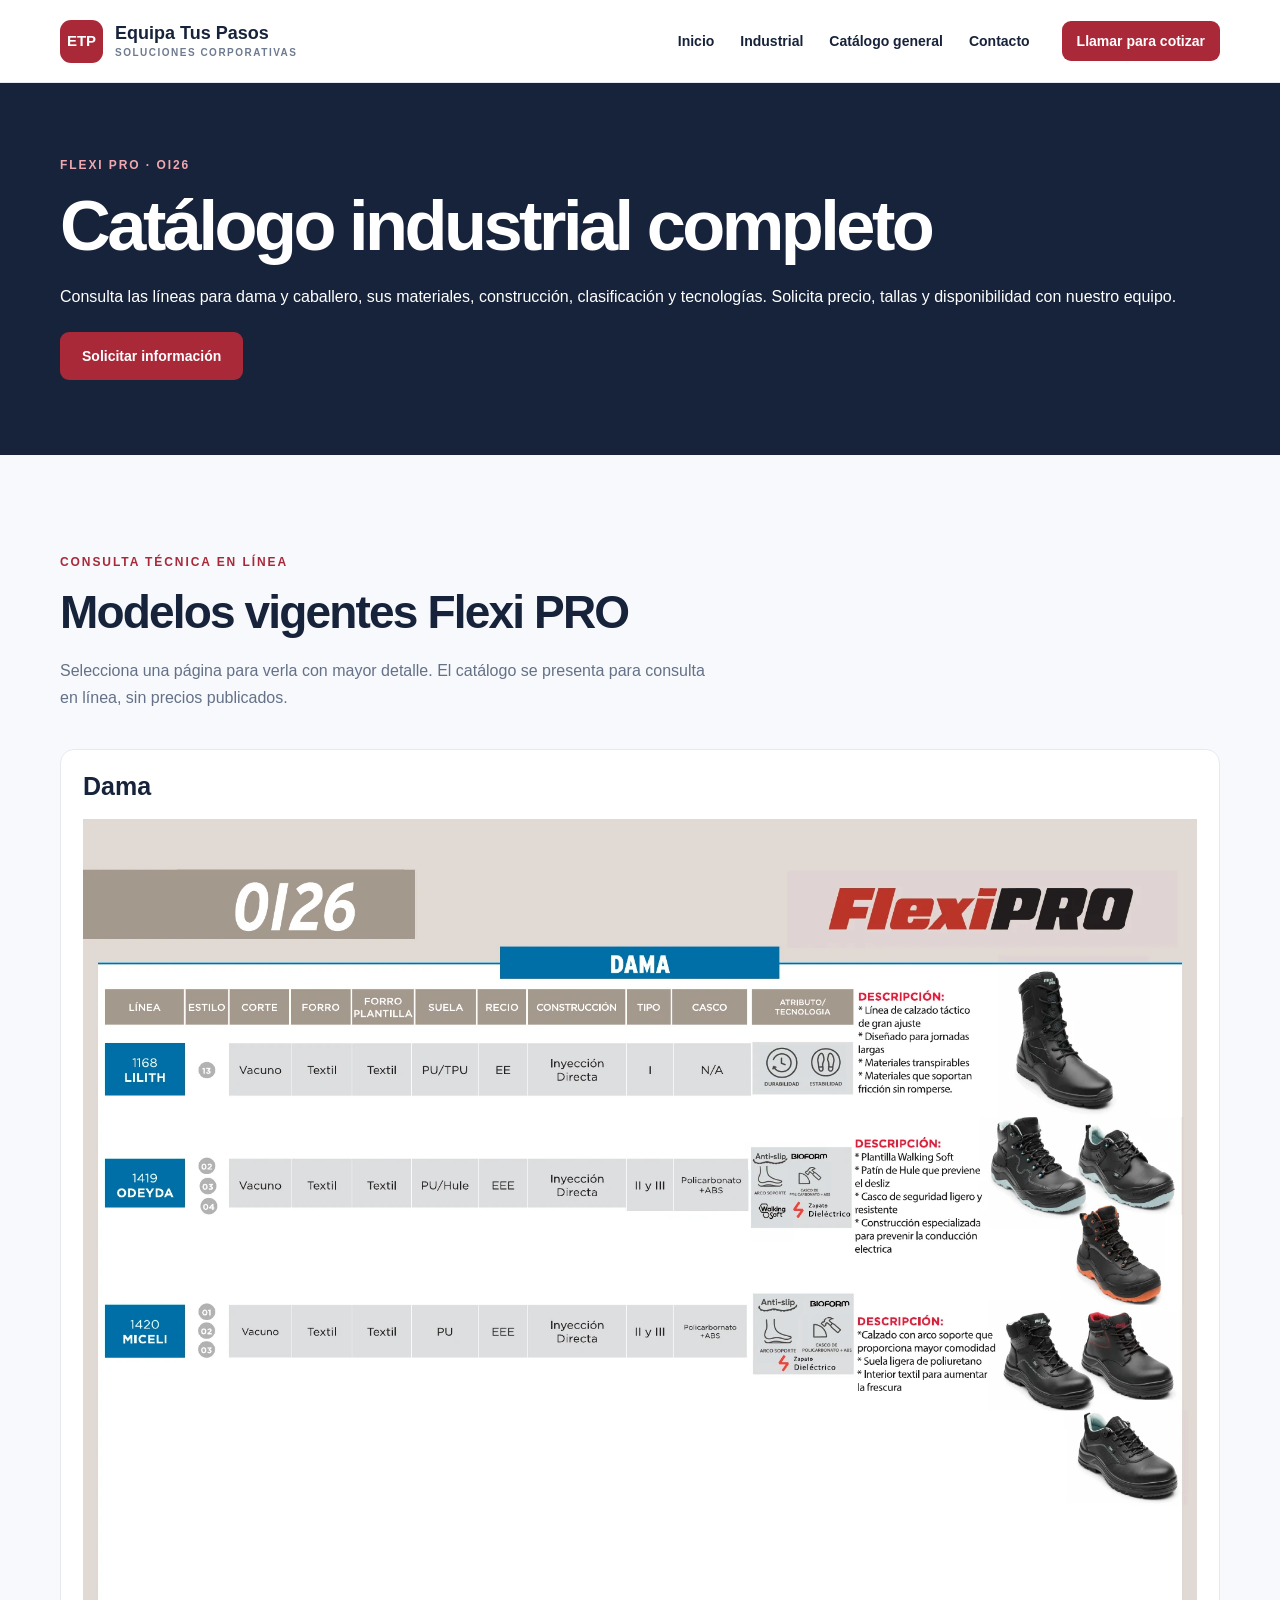
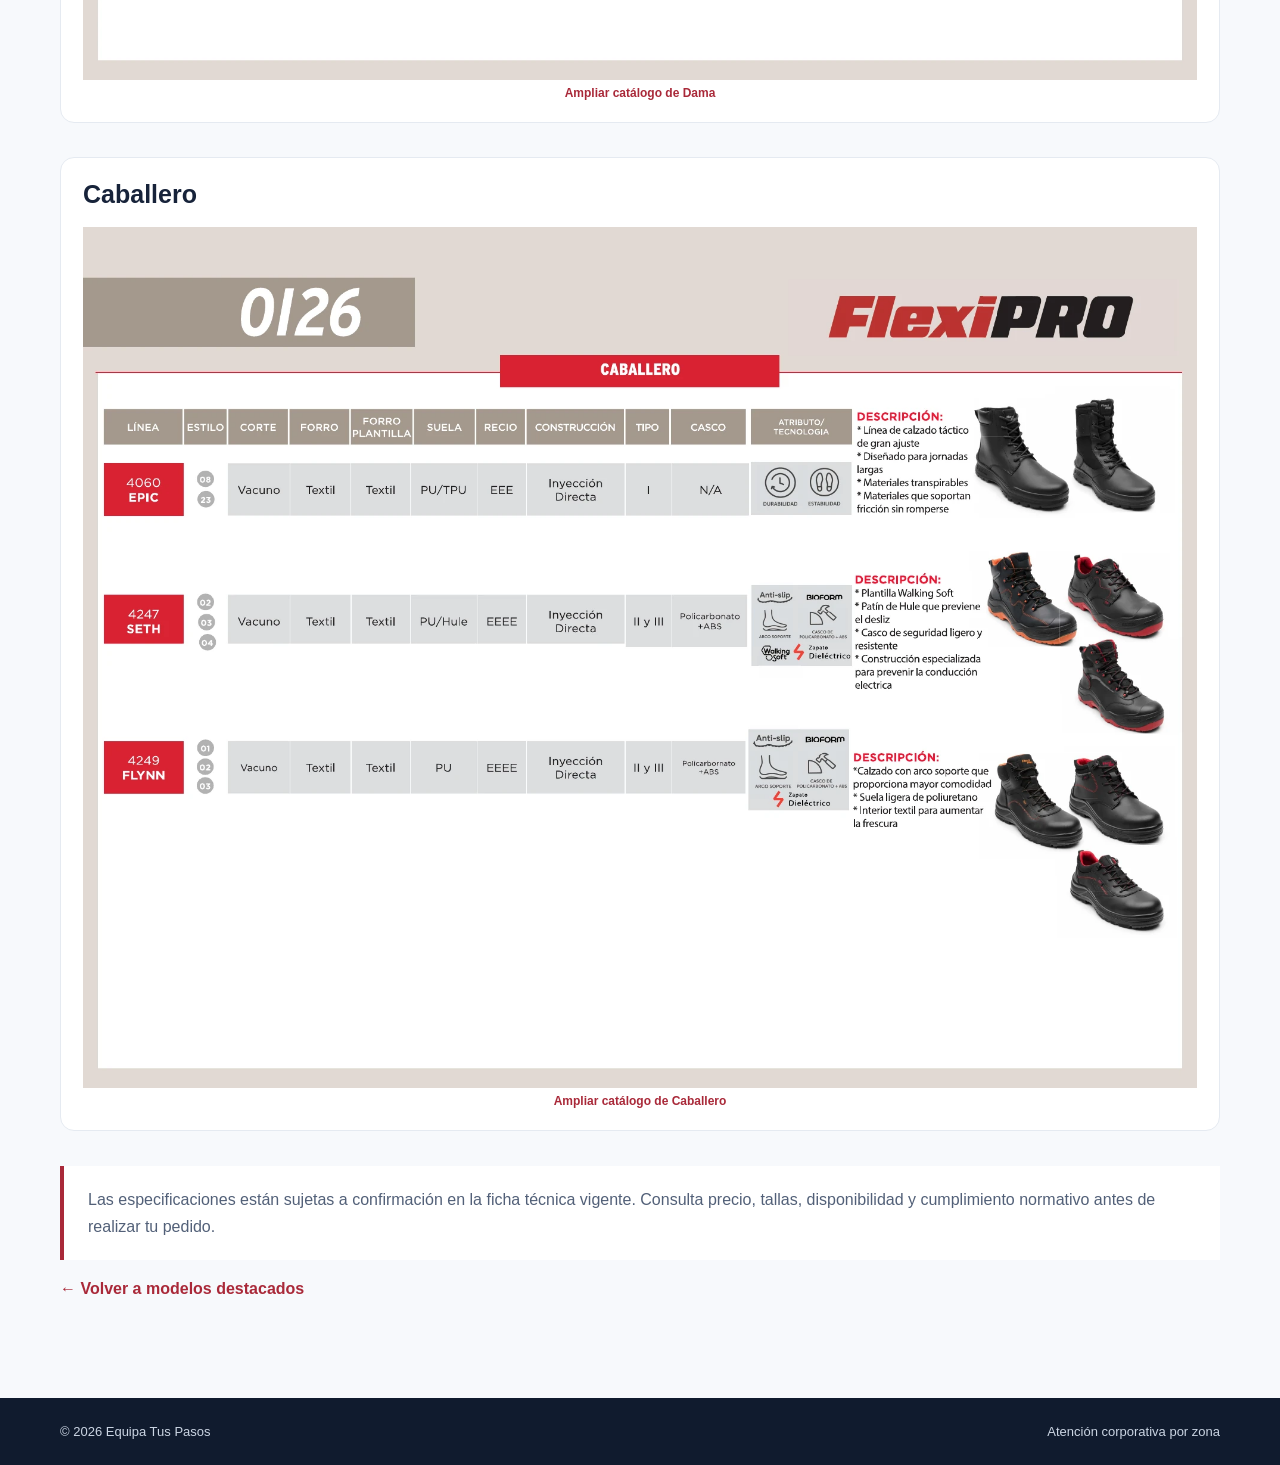
==== catalogo-industrial.html @ 8e2b3d13 "Agrega catálogo industrial y cobertura regional Publica el catálogo técnico Flexi PRO, agrega las ci" ====
<!doctype html>
<html lang="es-MX"><head><meta charset="utf-8"><meta name="viewport" content="width=device-width, initial-scale=1"><title>Catálogo industrial Flexi PRO para empresas | Equipa Tus Pasos</title><meta name="description" content="Consulta el catálogo industrial Flexi PRO para dama y caballero, con materiales, tecnologías y características técnicas para compras corporativas."><meta name="robots" content="index,follow"><link rel="canonical" href="https://laejmestradacabrera-tech.github.io/equipa-tus-pasos-web/catalogo-industrial.html"><link rel="stylesheet" href="styles.css"></head><body>
<a class="skip" href="#contenido">Ir al contenido</a><header class="site-header"><div class="wrap nav"><a class="brand" href="index.html"><span class="brand-mark">ETP</span><span>Equipa <strong>Tus Pasos</strong><small>Soluciones corporativas</small></span></a><nav aria-label="Navegación principal"><a href="index.html">Inicio</a><a href="industrial.html">Industrial</a><a href="catalogo.html">Catálogo general</a><a href="index.html#contacto">Contacto</a></nav><a class="button button-small" href="tel:+523336867935">Llamar para cotizar</a></div></header>
<main id="contenido"><section class="subhero"><div class="wrap"><p class="eyebrow">Flexi PRO · OI26</p><h1>Catálogo industrial completo</h1><p>Consulta las líneas para dama y caballero, sus materiales, construcción, clasificación y tecnologías. Solicita precio, tallas y disponibilidad con nuestro equipo.</p><a class="button" href="index.html#contacto">Solicitar información</a></div></section>
<section class="section wrap industrial-catalog"><p class="eyebrow dark">Consulta técnica en línea</p><h2>Modelos vigentes Flexi PRO</h2><p class="section-intro">Selecciona una página para verla con mayor detalle. El catálogo se presenta para consulta en línea, sin precios publicados.</p><div class="industrial-catalog-grid">
<article class="product industrial-sheet"><h3>Dama</h3><button class="product-image-button" type="button" data-enlarge aria-label="Ampliar catálogo industrial para dama"><img src="catalogo-industrial-dama.webp" alt="Catálogo técnico Flexi PRO de calzado industrial para dama" loading="eager"><span>Ampliar catálogo de Dama</span></button></article>
<article class="product industrial-sheet"><h3>Caballero</h3><button class="product-image-button" type="button" data-enlarge aria-label="Ampliar catálogo industrial para caballero"><img src="catalogo-industrial-caballero.webp" alt="Catálogo técnico Flexi PRO de calzado industrial para caballero" loading="lazy"><span>Ampliar catálogo de Caballero</span></button></article>
</div><div class="notice">Las especificaciones están sujetas a confirmación en la ficha técnica vigente. Consulta precio, tallas, disponibilidad y cumplimiento normativo antes de realizar tu pedido.</div><a class="back-link" href="industrial.html">← Volver a modelos destacados</a></section></main>
<dialog id="product-lightbox" class="product-lightbox industrial-lightbox" aria-label="Catálogo industrial ampliado"><button class="lightbox-close" type="button" aria-label="Cerrar catálogo ampliado">×</button><img alt=""><p></p></dialog><footer><div class="wrap footer-inner"><span>© <span id="year">2026</span> Equipa Tus Pasos</span><span>Atención corporativa por zona</span></div></footer><script src="site.js" defer></script></body></html>
---- styles.css ----
:root{font-family:Arial,Helvetica,sans-serif;color:#17233a;background:#f7f9fc;font-synthesis:none}*{box-sizing:border-box}html{scroll-behavior:smooth}body{margin:0}a{color:inherit}img{max-width:100%;display:block}.wrap{width:min(1160px,calc(100% - 40px));margin:auto}.skip{position:absolute;left:-9999px}.skip:focus{left:12px;top:12px;z-index:20;background:#fff;padding:12px}.site-header{background:#fff;border-bottom:1px solid #e6eaf0;position:sticky;top:0;z-index:10}.nav{display:flex;align-items:center;gap:32px;min-height:82px}.brand{display:flex;align-items:center;gap:12px;text-decoration:none;font-size:18px;font-weight:700;line-height:1.05;white-space:nowrap}.brand small{display:block;color:#6e7a8f;font-size:10px;text-transform:uppercase;letter-spacing:.15em;margin-top:5px}.brand-mark{display:grid;place-items:center;width:43px;height:43px;border-radius:11px;background:#a92939;color:#fff;font-size:15px}.nav nav{display:flex;gap:26px;margin-left:auto}.nav nav a{text-decoration:none;font-size:14px;font-weight:700}.nav nav a:hover,.text-link:hover{color:#a92939}.button{display:inline-flex;align-items:center;justify-content:center;padding:15px 22px;border-radius:9px;background:#a92939;color:#fff;text-decoration:none;font-weight:800;font-size:14px;min-height:48px}.button:hover{background:#8f1e2d}.button-small{min-height:40px;padding:11px 15px;white-space:nowrap}.button-ghost{background:transparent;border:1px solid #8c9bb4}.button-ghost:hover{background:#344059}.hero{background:linear-gradient(135deg,#17233a,#263852);color:#fff;padding:100px 0 110px}.hero-grid{display:grid;grid-template-columns:1.2fr .8fr;gap:70px;align-items:center}.eyebrow{color:#f1a7af;letter-spacing:.16em;text-transform:uppercase;font-size:12px;font-weight:900;margin:0 0 17px}.eyebrow.dark{color:#a92939}h1,h2,h3,p{margin-top:0}h1{font-size:clamp(42px,5.5vw,73px);letter-spacing:-.05em;line-height:1.06;margin-bottom:24px}h1 em{color:#f0a9b2;font-style:normal}h2{font-size:clamp(31px,4vw,46px);letter-spacing:-.04em;line-height:1.15;margin-bottom:18px}.lead{font-size:19px;line-height:1.7;color:#d2dae7;max-width:660px}.actions{display:flex;flex-wrap:wrap;gap:12px;margin-top:30px}.hero-note{color:#b6c1d3;font-size:13px;margin:28px 0 0}.hero-panel{background:#fff;color:#17233a;padding:25px;border-radius:17px;box-shadow:0 25px 55px #0002}.hero-panel-heading{text-transform:uppercase;color:#76839a;letter-spacing:.13em;font-size:12px;font-weight:800;padding:5px 4px 15px}.hero-panel a{display:flex;align-items:center;gap:16px;text-decoration:none;padding:22px 5px;border-top:1px solid #e8ecf1}.hero-panel a>span:nth-child(2){flex:1}.hero-panel strong,.hero-panel small{display:block}.hero-panel small{color:#738096;margin-top:6px}.panel-icon{display:grid;place-items:center;border-radius:12px;background:#f8e8eb;color:#a92939;font-weight:900;width:46px;height:46px}.section{padding:100px 0}.section-intro{color:#647187;line-height:1.7;max-width:660px;margin-bottom:38px}.cards{display:grid;grid-template-columns:1fr 1fr;gap:28px}.card{background:#fff;border:1px solid #e5eaf1;border-radius:17px;overflow:hidden;box-shadow:0 14px 30px #1c2d440a}.card-visual{height:260px;position:relative;overflow:hidden}.card-visual img{height:100%;width:100%;object-fit:contain;padding:18px}.industrial-visual{background:#edf1f5}.industrial-visual>span{position:absolute;top:18px;left:18px;background:#fff;padding:8px 12px;border-radius:6px;color:#a92939;text-transform:uppercase;letter-spacing:.1em;font-size:11px;font-weight:900}.clinical-visual{background:linear-gradient(130deg,#d8eef1,#afcfd9)}.clinical-art{height:100%;display:flex;flex-direction:column;justify-content:center;padding:45px}.clinical-art span{color:#3e7d91;letter-spacing:.2em;font-size:12px;font-weight:900}.clinical-art strong{font-size:35px;line-height:1.15;max-width:320px;margin-top:18px}.card-body{padding:30px}.card-body h3{font-size:24px}.card-body p{line-height:1.7;color:#657187;min-height:82px}.text-link{color:#a92939;font-weight:900;text-decoration:none}.process{background:#eef2f7}.steps{display:grid;grid-template-columns:repeat(3,1fr);gap:30px;margin-top:42px}.steps>div{background:#fff;border-radius:13px;padding:30px}.steps span{color:#a92939;font-size:13px;font-weight:900}.steps h3{font-size:20px;margin:20px 0 10px}.steps p{color:#657187;line-height:1.65;margin-bottom:0}.contact{background:#17233a;color:#fff}.contact-grid{display:grid;grid-template-columns:1fr .7fr;gap:60px;align-items:center}.contact p{color:#c8d2e1;line-height:1.7}.contact-card{background:#fff;color:#17233a;border-radius:16px;padding:30px}.contact-card p{color:#67748a;font-size:13px;margin-bottom:7px}.contact-number{display:block;font-size:31px;font-weight:900;text-decoration:none;margin-bottom:20px}.contact-card .button{width:100%;margin-bottom:28px}.contact-secondary{font-size:20px;font-weight:800;text-decoration:none}footer{background:#101b2e;color:#cbd5e3}.footer-inner{display:flex;justify-content:space-between;gap:20px;padding:26px 0;font-size:13px}.subhero{background:#17233a;color:#fff;padding:75px 0}.subhero p:last-child{color:#d2dae7;line-height:1.7;font-size:18px;max-width:760px}.product-grid{display:grid;grid-template-columns:repeat(4,1fr);gap:18px;margin:35px 0}.product{border:1px solid #e5eaf1;border-radius:14px;background:#fff;padding:20px}.product img{width:100%;height:185px;object-fit:contain}.product h3{margin:15px 0 6px;font-size:18px}.product p{color:#657187;font-size:14px;line-height:1.5}.notice{border-left:4px solid #a92939;background:#fff;padding:20px 24px;line-height:1.7;color:#526078}.back-link{display:inline-block;margin-top:20px;color:#a92939;font-weight:800;text-decoration:none}@media(max-width:850px){.nav{flex-wrap:wrap;padding:15px 0;gap:15px}.nav nav{order:3;width:100%;margin:0;justify-content:space-between}.hero-grid,.contact-grid{grid-template-columns:1fr;gap:40px}.hero{padding:65px 0}.steps,.product-grid{grid-template-columns:repeat(2,1fr)}}@media(max-width:600px){.wrap{width:min(100% - 30px,1160px)}.nav>.button{display:none}.nav nav{gap:8px}.nav nav a{font-size:12px}.section{padding:65px 0}.cards,.steps,.product-grid{grid-template-columns:1fr}.card-body p{min-height:0}.hero-panel{padding:18px}.footer-inner{flex-direction:column}.contact-number{font-size:27px}}
.contact-card h3{font-size:22px;margin-bottom:18px}.contact-card form{display:grid;gap:8px}.contact-card label{font-size:13px;font-weight:800;margin-top:8px}.contact-card input,.contact-card select,.contact-card textarea{width:100%;border:1px solid #ccd5e2;border-radius:8px;padding:12px;font:inherit;color:#17233a;background:#fff}.contact-card input:focus,.contact-card select:focus,.contact-card textarea:focus{outline:2px solid #a92939;outline-offset:1px}.contact-card form button{border:0;cursor:pointer;margin-top:10px}.form-note{display:block;color:#657187;line-height:1.5}.contact-divider{height:1px;background:#e5eaf1;margin:26px 0}
.form-trap{position:absolute!important;left:-9999px!important;width:1px!important;height:1px!important;overflow:hidden!important}.form-status{min-height:24px;margin:4px 0 0!important;font-size:14px!important;font-weight:800}.form-status.success{color:#267447!important}.form-status.error{color:#a92939!important}.contact-card form button:disabled{opacity:.65;cursor:wait}
.discount-grid{display:grid;grid-template-columns:repeat(4,1fr);gap:14px}.discount-grid>div{background:#fff;border:1px solid #e5eaf1;border-top:4px solid #a92939;border-radius:12px;padding:24px;text-align:center;box-shadow:0 8px 24px #1c2d4409}.discount-grid strong,.discount-grid span{display:block}.discount-grid strong{font-size:18px;margin-bottom:8px}.discount-grid span{color:#a92939;font-size:21px;font-weight:900}.discount-note{color:#657187;font-size:13px;line-height:1.6;margin:18px 0 0}@media(max-width:850px){.discount-grid{grid-template-columns:repeat(2,1fr)}}@media(max-width:600px){.discount-grid{grid-template-columns:1fr 1fr}.discount-grid>div{padding:16px}.discount-grid strong{font-size:15px}.discount-grid span{font-size:17px}}
.agreements{background:linear-gradient(135deg,#17233a,#2d405d);color:#fff}.agreements-grid{display:grid;grid-template-columns:1fr 1fr;gap:70px;align-items:center}.agreements h2{max-width:620px}.agreements p{color:#d2dae7;line-height:1.7;font-size:17px}.agreements .button{margin-top:12px}.agreement-benefits{display:grid;gap:14px}.agreement-benefits>div{background:#fff;color:#17233a;border-radius:13px;padding:24px;border-left:4px solid #a92939}.agreement-benefits strong,.agreement-benefits span{display:block}.agreement-benefits strong{font-size:18px;margin-bottom:8px}.agreement-benefits span{color:#657187;line-height:1.55}@media(max-width:850px){.agreements-grid{grid-template-columns:1fr;gap:38px}}@media(max-width:600px){.agreement-benefits>div{padding:20px}.agreements p{font-size:16px}}
.coverage{background:#fff}.coverage-list{display:flex;flex-wrap:wrap;gap:12px;margin:28px 0}.coverage-list span{background:#f8e8eb;color:#8f1e2d;border:1px solid #e8c5cb;border-radius:999px;padding:12px 18px;font-weight:900}.coverage-note{max-width:850px;color:#526078;line-height:1.7}.industrial-catalog-grid{display:grid;grid-template-columns:1fr;gap:34px;margin:35px 0}.industrial-sheet{padding:22px}.industrial-sheet h3{font-size:25px;margin:0 0 18px}.industrial-sheet .product-image-button img{height:auto;aspect-ratio:1870/1445;object-fit:contain;background:#eee9e4}.industrial-lightbox{max-width:min(98vw,1500px);width:min(98vw,1500px)}.industrial-lightbox img{max-height:calc(94vh - 100px)}@media(max-width:600px){.coverage-list{gap:8px}.coverage-list span{padding:10px 13px;font-size:13px}.industrial-sheet{padding:12px}}
.product-image-button{display:block;width:100%;border:0;background:transparent;padding:0;cursor:zoom-in;color:#a92939;font:inherit;font-size:12px;font-weight:800}.product-image-button img{transition:transform .2s ease}.product-image-button:hover img{transform:scale(1.04)}.product-image-button:focus-visible{outline:3px solid #a92939;outline-offset:4px}.product-image-button span{display:block;margin-top:6px}.product .product-message{color:#17233a;font-weight:800;font-size:15px;line-height:1.45;margin:8px 0}.product-lightbox{border:0;border-radius:18px;padding:24px;background:#fff;box-shadow:0 25px 80px #0006;max-width:min(92vw,900px);max-height:92vh;text-align:center}.product-lightbox::backdrop{background:#101b2ed9}.product-lightbox img{display:block;max-width:100%;max-height:calc(92vh - 110px);width:auto;height:auto;object-fit:contain;margin:auto}.product-lightbox p{margin:12px 0 0;font-weight:800}.lightbox-close{position:absolute;right:10px;top:8px;border:0;background:#17233a;color:#fff;border-radius:50%;width:34px;height:34px;font-size:24px;line-height:1;cursor:pointer}.lightbox-close:focus-visible{outline:3px solid #a92939;outline-offset:3px}

.card-visual{height:auto;aspect-ratio:4/3;background:#edf1f5}.card-visual img{object-fit:contain;padding:0}.card-badge{position:absolute;top:18px;left:18px;background:#fff;padding:8px 12px;border-radius:6px;color:#a92939;text-transform:uppercase;letter-spacing:.1em;font-size:11px;font-weight:900}.product-image-button img{height:220px;object-fit:contain;background:#f3f5f8}.subhero .button{margin-top:10px}@media(max-width:1050px){.nav nav{gap:14px}.nav nav a{font-size:13px}}
@media(max-width:600px){.nav nav{justify-content:flex-start;flex-wrap:wrap;column-gap:14px;row-gap:10px}.nav nav a{font-size:12px}}
.catalog-toolbar{display:flex;align-items:end;justify-content:space-between;gap:30px;margin-bottom:24px}.catalog-toolbar h2{margin-bottom:0}.catalog-search{display:grid;gap:8px;color:#526078;font-size:13px;font-weight:800;width:min(100%,420px)}.catalog-search input{border:1px solid #bcc7d6;border-radius:10px;padding:14px 16px;font:inherit;background:#fff}.catalog-search input:focus{outline:3px solid #a9293940;border-color:#a92939}.catalog-grid{display:grid;grid-template-columns:repeat(3,1fr);gap:22px}.catalog-card{background:#fff;border:1px solid #e5eaf1;border-radius:15px;padding:16px;box-shadow:0 8px 24px #1c2d4409}.catalog-card h3{font-size:18px;margin:16px 0 8px}.catalog-models{color:#657187;font-size:13px;line-height:1.6;min-height:44px}.catalog-page-button{border:0;background:#eef2f7;border-radius:10px;padding:0;width:100%;cursor:zoom-in;overflow:hidden}.catalog-page-button img{width:100%;aspect-ratio:1.42/1;object-fit:contain;transition:transform .2s ease}.catalog-page-button:hover img{transform:scale(1.02)}.catalog-more{display:flex;margin:30px auto}.catalog-more[hidden]{display:none}.catalog-notice{margin-top:35px}.catalog-lightbox{width:min(96vw,1100px)}@media(max-width:850px){.catalog-grid{grid-template-columns:repeat(2,1fr)}}@media(max-width:600px){.catalog-toolbar{align-items:stretch;flex-direction:column}.catalog-grid{grid-template-columns:1fr}.catalog-models{min-height:0}}

.product .product-price{color:#a92939;font-size:20px;font-weight:900;margin:8px 0}.product-price+.product-message{margin-top:12px}
.hero-trust{max-width:690px;margin:18px 0 0;padding-left:15px;border-left:3px solid #f0a9b2;color:#fff;font-size:15px;font-weight:800;line-height:1.55}.catalog-filters{display:flex;flex-wrap:wrap;gap:10px;margin:4px 0 12px}.catalog-filters button{min-width:112px;border:1px solid #a92939;border-radius:999px;padding:11px 19px;background:#fff;color:#a92939;font:inherit;font-size:14px;font-weight:800;cursor:pointer}.catalog-filters button:hover,.catalog-filters button.active{background:#a92939;color:#fff}.catalog-filters button:focus-visible{outline:3px solid #17233a;outline-offset:3px}.catalog-filter-status{margin-bottom:28px}@media(max-width:600px){.catalog-filters{display:grid;grid-template-columns:1fr 1fr;gap:8px}.catalog-filters button{min-width:0;width:100%;padding:10px 8px}}
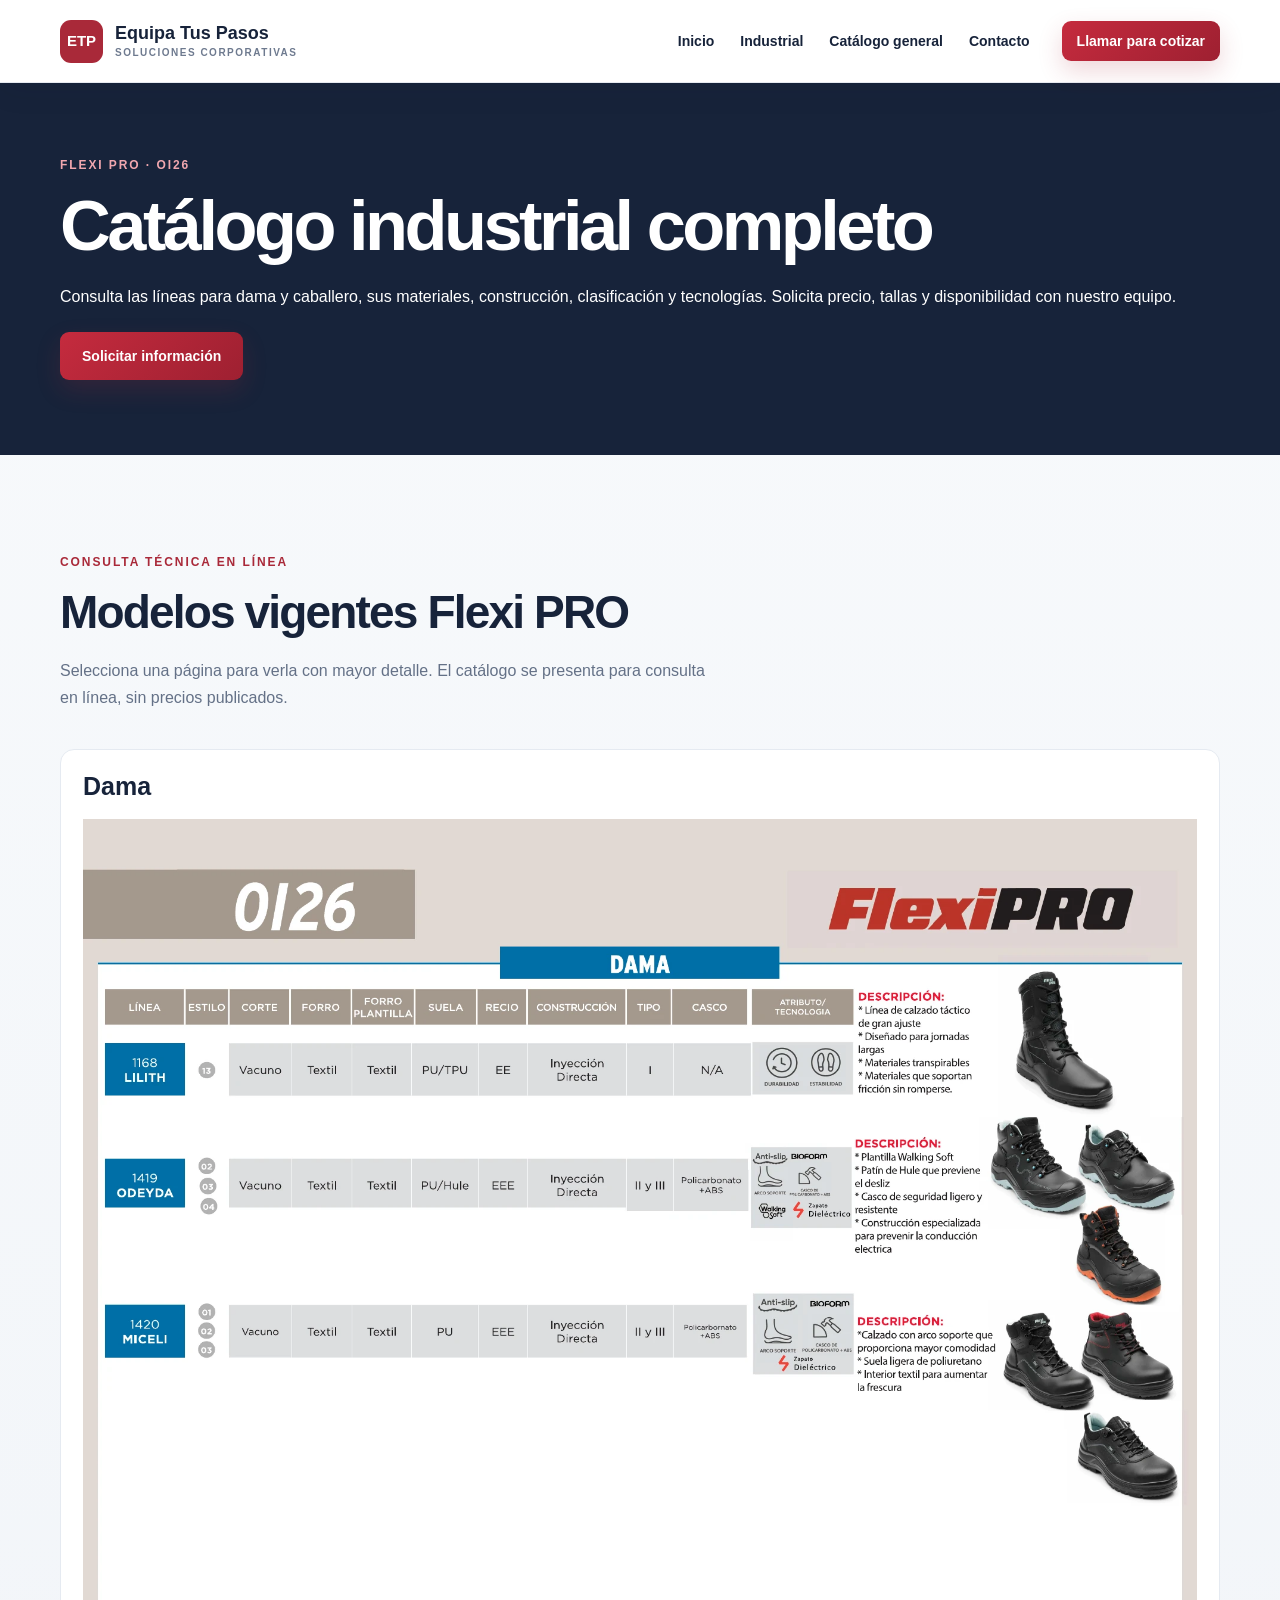
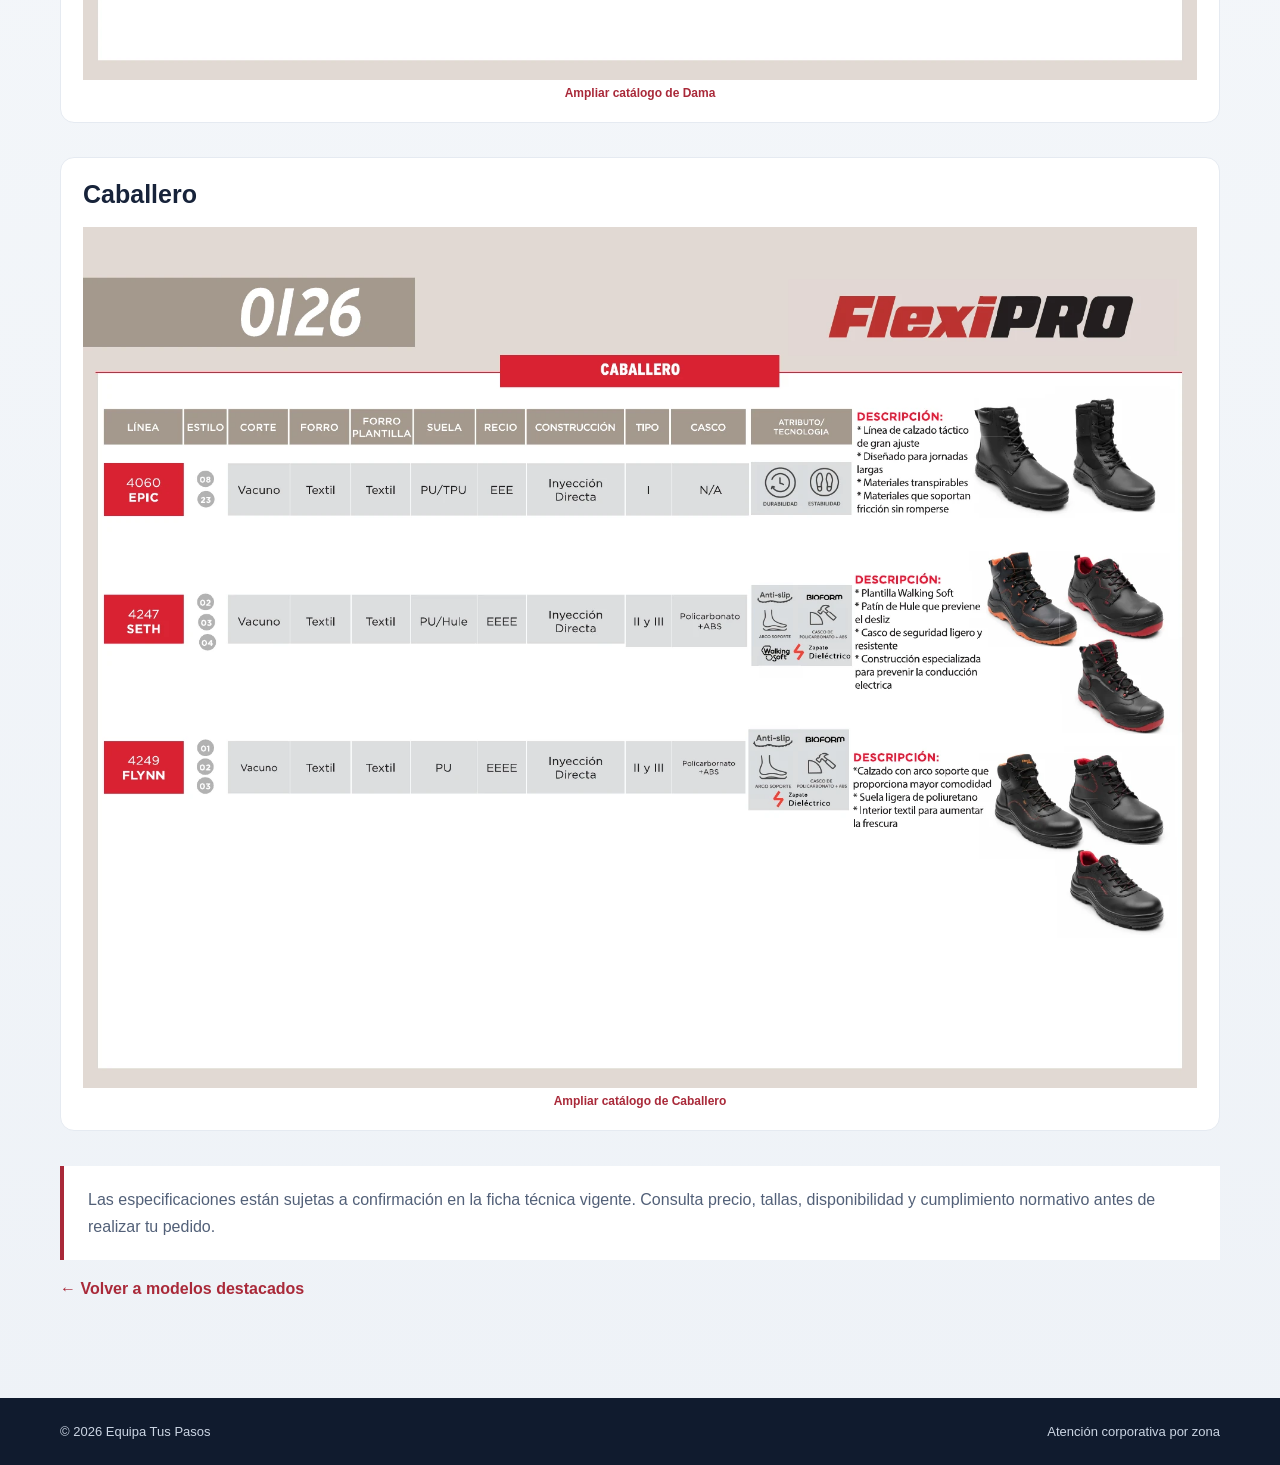
==== commit 53b3c5c0: "Corrige la experiencia móvil Reorganiza portada y navegación en celular y actualiza la versión de es" ====
--- a/catalogo-industrial.html
+++ b/catalogo-industrial.html
@@ -1,5 +1,5 @@
 <!doctype html>
-<html lang="es-MX"><head><meta charset="utf-8"><meta name="viewport" content="width=device-width, initial-scale=1"><title>Catálogo industrial Flexi PRO para empresas | Equipa Tus Pasos</title><meta name="description" content="Consulta el catálogo industrial Flexi PRO para dama y caballero, con materiales, tecnologías y características técnicas para compras corporativas."><meta name="robots" content="index,follow"><link rel="canonical" href="https://laejmestradacabrera-tech.github.io/equipa-tus-pasos-web/catalogo-industrial.html"><link rel="stylesheet" href="styles.css"></head><body>
+<html lang="es-MX"><head><meta charset="utf-8"><meta name="viewport" content="width=device-width, initial-scale=1"><title>Catálogo industrial Flexi PRO para empresas | Equipa Tus Pasos</title><meta name="description" content="Consulta el catálogo industrial Flexi PRO para dama y caballero, con materiales, tecnologías y características técnicas para compras corporativas."><meta name="robots" content="index,follow"><link rel="canonical" href="https://laejmestradacabrera-tech.github.io/equipa-tus-pasos-web/catalogo-industrial.html"><link rel="stylesheet" href="styles.css?v=movil-20260917"></head><body>
 <a class="skip" href="#contenido">Ir al contenido</a><header class="site-header"><div class="wrap nav"><a class="brand" href="index.html"><span class="brand-mark">ETP</span><span>Equipa <strong>Tus Pasos</strong><small>Soluciones corporativas</small></span></a><nav aria-label="Navegación principal"><a href="index.html">Inicio</a><a href="industrial.html">Industrial</a><a href="catalogo.html">Catálogo general</a><a href="index.html#contacto">Contacto</a></nav><a class="button button-small" href="tel:+523336867935">Llamar para cotizar</a></div></header>
 <main id="contenido"><section class="subhero"><div class="wrap"><p class="eyebrow">Flexi PRO · OI26</p><h1>Catálogo industrial completo</h1><p>Consulta las líneas para dama y caballero, sus materiales, construcción, clasificación y tecnologías. Solicita precio, tallas y disponibilidad con nuestro equipo.</p><a class="button" href="index.html#contacto">Solicitar información</a></div></section>
 <section class="section wrap industrial-catalog"><p class="eyebrow dark">Consulta técnica en línea</p><h2>Modelos vigentes Flexi PRO</h2><p class="section-intro">Selecciona una página para verla con mayor detalle. El catálogo se presenta para consulta en línea, sin precios publicados.</p><div class="industrial-catalog-grid">
--- a/styles.css
+++ b/styles.css
@@ -12,3 +12,50 @@
 
 .product .product-price{color:#a92939;font-size:20px;font-weight:900;margin:8px 0}.product-price+.product-message{margin-top:12px}
 .hero-trust{max-width:690px;margin:18px 0 0;padding-left:15px;border-left:3px solid #f0a9b2;color:#fff;font-size:15px;font-weight:800;line-height:1.55}.catalog-filters{display:flex;flex-wrap:wrap;gap:10px;margin:4px 0 12px}.catalog-filters button{min-width:112px;border:1px solid #a92939;border-radius:999px;padding:11px 19px;background:#fff;color:#a92939;font:inherit;font-size:14px;font-weight:800;cursor:pointer}.catalog-filters button:hover,.catalog-filters button.active{background:#a92939;color:#fff}.catalog-filters button:focus-visible{outline:3px solid #17233a;outline-offset:3px}.catalog-filter-status{margin-bottom:28px}@media(max-width:600px){.catalog-filters{display:grid;grid-template-columns:1fr 1fr;gap:8px}.catalog-filters button{min-width:0;width:100%;padding:10px 8px}}
+
+.industrial-sheet .product-image-button img{width:100%;height:auto!important;aspect-ratio:auto;object-fit:contain}
+
+.agreements .agreements-lead{color:#dfe6f2;font-size:clamp(19px,2vw,24px);font-weight:700;margin-top:-8px}
+
+.conditional-fields{display:contents}.conditional-fields[hidden]{display:none!important}
+
+.conditional-block{display:contents}.conditional-block[hidden]{display:none!important}
+
+/* Renovación visual moderna */
+body{background:linear-gradient(180deg,#f8fafc 0%,#eef2f7 100%)}
+.site-header{background:#fffffff2;backdrop-filter:blur(14px);box-shadow:0 8px 30px #101b2e12}
+.button{background:linear-gradient(135deg,#c52b3e,#9e2031);box-shadow:0 10px 24px #a9293930;transition:transform .2s ease,box-shadow .2s ease,background .2s ease}
+.button:hover{transform:translateY(-2px);box-shadow:0 15px 30px #a9293945;background:linear-gradient(135deg,#d53247,#8f1e2d)}
+.hero{position:relative;overflow:hidden;background-image:linear-gradient(90deg,#101b2ef2 0%,#17233ad9 42%,#17233a82 72%,#101b2e99 100%),url('industrial-142002-clean.png');background-size:cover;background-position:center 48%;min-height:720px;display:flex;align-items:center;padding:100px 0}
+.hero:before{content:"";position:absolute;inset:0 auto 0 0;width:9px;background:linear-gradient(#d62d42,#8f1e2d)}
+.hero:after{content:"";position:absolute;right:-110px;bottom:-160px;width:420px;height:420px;border:70px solid #bf263a33;transform:rotate(18deg);pointer-events:none}
+.hero .wrap{position:relative;z-index:1}
+.hero-grid{grid-template-columns:1.12fr .88fr;gap:64px}
+.hero h1{text-shadow:0 5px 24px #0008}
+.hero h1 em{color:#ff5368}
+.hero .lead{color:#edf2f8;text-shadow:0 2px 10px #0008}
+.hero-trust{background:#101b2e8f;border-left:4px solid #e4374d;border-radius:0 10px 10px 0;padding:13px 16px;backdrop-filter:blur(8px)}
+.hero-note{display:inline-flex;align-items:center;gap:9px;background:#101b2eb8;border:1px solid #ffffff24;border-radius:999px;padding:10px 14px;color:#eef3fa;backdrop-filter:blur(8px)}
+.hero-note:before{content:"";width:8px;height:8px;border-radius:50%;background:#e4374d;box-shadow:0 0 0 5px #e4374d24}
+.hero-panel{background:#fffffff0;border:1px solid #ffffff80;box-shadow:0 30px 80px #0006;backdrop-filter:blur(16px);transform:perspective(1200px) rotateY(-2deg)}
+.hero-panel a{transition:transform .2s ease,background .2s ease,padding .2s ease;border-radius:.2s ease}
+.hero-panel a:hover{background:#f8e8eb;transform:translateX(6px);padding-left:12px;border-radius:10px}
+.panel-icon{background:linear-gradient(135deg,#fbecef,#f4cdd3);box-shadow:inset 0 0 0 1px #a9293915}
+.section{position:relative}
+.cards{gap:24px}
+.card{border:0;border-radius:22px;box-shadow:0 18px 45px #17233a14;transition:transform .28s ease,box-shadow .28s ease}
+.card:hover{transform:translateY(-9px);box-shadow:0 28px 60px #17233a26}
+.card-visual:after{content:"";position:absolute;inset:auto 0 0;height:35%;background:linear-gradient(transparent,#101b2e45);pointer-events:none}
+.card-badge{z-index:1;border-left:4px solid #c52b3e;box-shadow:0 8px 24px #101b2e22}
+.card-body{position:relative;padding:32px}
+.card-body:before{content:"";position:absolute;top:0;left:32px;width:54px;height:4px;border-radius:4px;background:linear-gradient(90deg,#d62d42,#8f1e2d)}
+.agreements{position:relative;overflow:hidden;background:linear-gradient(120deg,#101b2e 0%,#1b2d4b 60%,#283d61 100%)}
+.agreements:before{content:"";position:absolute;top:-140px;right:-60px;width:380px;height:620px;background:linear-gradient(135deg,#d62d4240,#d62d4200 65%);transform:rotate(18deg)}
+.agreements .wrap{position:relative;z-index:1}
+.agreement-benefits>div{border-left:0;border-top:4px solid #c52b3e;box-shadow:0 16px 35px #0003;transition:transform .22s ease,background .22s ease}
+.agreement-benefits>div:hover{transform:translateX(7px);background:#fff8f8}
+.reveal-ready .section{opacity:0;transform:translateY(28px);transition:opacity .65s ease,transform .65s ease}
+.reveal-ready .section.is-visible{opacity:1;transform:none}
+@media(max-width:850px){.hero{min-height:auto;background-position:42% center}.hero-panel{transform:none}.hero-grid{grid-template-columns:minmax(0,1fr);gap:45px}}
+@media(max-width:600px){html,body{max-width:100%;overflow-x:hidden}.site-header{position:relative}.nav{display:grid;grid-template-columns:minmax(0,1fr);padding:12px 0 10px;gap:10px;min-height:0}.brand{font-size:16px}.brand-mark{width:39px;height:39px}.nav nav{display:flex;max-width:100%;overflow-x:auto;flex-wrap:nowrap;justify-content:flex-start;gap:8px;padding:2px 0 7px;scrollbar-width:thin}.nav nav a{flex:0 0 auto;background:#f3f5f8;border-radius:999px;padding:9px 12px;font-size:12px}.hero{padding:48px 0 58px;background-image:linear-gradient(180deg,#101b2ef2 0%,#17233ae8 58%,#17233ac7 100%),url('industrial-142002-clean.png');background-position:42% center}.hero-grid{width:calc(100% - 30px);grid-template-columns:minmax(0,1fr);gap:32px}.hero-grid>*{min-width:0;max-width:100%}.hero h1{max-width:100%;overflow-wrap:anywhere;font-size:clamp(36px,11vw,46px);line-height:1.03;margin-bottom:20px}.hero .lead{max-width:100%;overflow-wrap:anywhere;font-size:17px;line-height:1.55}.hero-trust{max-width:100%;overflow-wrap:anywhere;font-size:14px;padding:11px 13px}.hero .actions{display:grid;grid-template-columns:minmax(0,1fr);margin-top:24px}.hero .button{width:100%;max-width:100%}.hero-note{display:flex;max-width:100%;overflow-wrap:anywhere;border-radius:13px;line-height:1.45;margin-top:20px}.hero:after{width:240px;height:240px;right:-100px;bottom:-100px;border-width:42px}.hero-panel{width:100%;max-width:100%;padding:16px;background:#fffffff5}.hero-panel a{min-width:0;gap:12px;padding:17px 3px}.hero-panel a>span:nth-child(2){min-width:0;overflow-wrap:anywhere}.panel-icon{width:43px;height:43px;flex:0 0 43px}.card:hover,.button:hover,.agreement-benefits>div:hover{transform:none}}
+@media(prefers-reduced-motion:reduce){.reveal-ready .section{opacity:1;transform:none;transition:none}.button,.card,.hero-panel a,.agreement-benefits>div{transition:none}}
